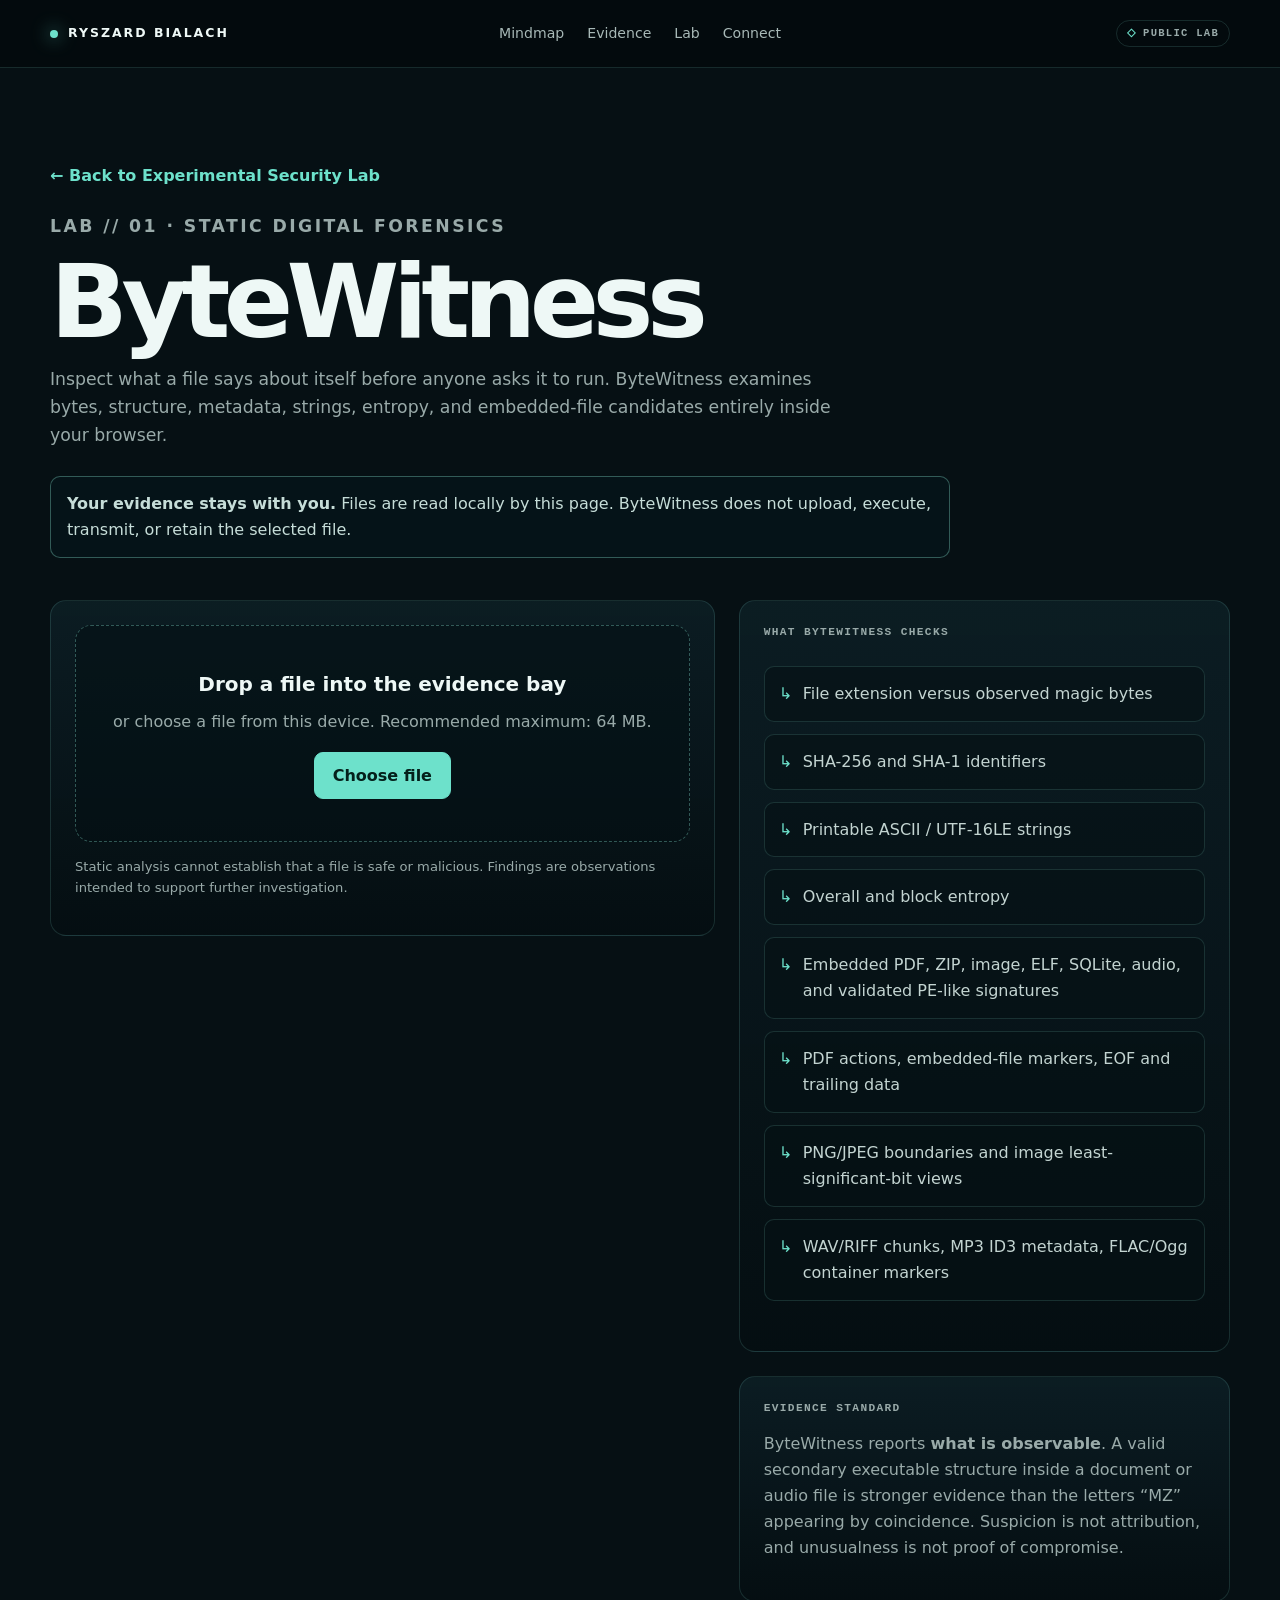
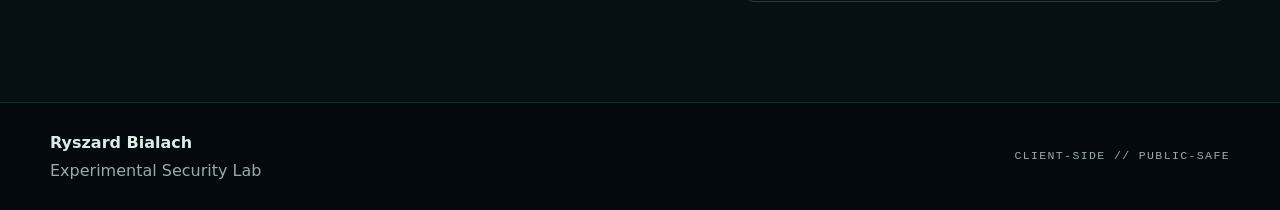
==== bytewitness.html @ d007a0c7 "Add files via upload" ====
<!DOCTYPE html>
<html lang="en">
<head>
  <meta charset="UTF-8" />
  <meta name="viewport" content="width=device-width, initial-scale=1.0" />
  <meta name="theme-color" content="#071014" />
  <title>ByteWitness — Static File Forensics | Ryszard Bialach</title>
  <meta name="description" content="Privacy-first client-side static file inspection for metadata, magic bytes, hashes, strings, entropy, embedded signatures, PDF, image, and audio forensic indicators." />
  <meta name="robots" content="index,follow,max-snippet:-1,max-image-preview:large" />
  <link rel="canonical" href="https://ryszard-bialach2.com/bytewitness.html" />
  <meta property="og:type" content="website" />
  <meta property="og:title" content="ByteWitness — Static File Forensics" />
  <meta property="og:description" content="Privacy-first client-side static file inspection for metadata, magic bytes, hashes, strings, entropy, embedded signatures, PDF, image, and audio forensic indicators." />
  <meta property="og:url" content="https://ryszard-bialach2.com/bytewitness.html" />
  <link rel="stylesheet" href="styles.css" />
  <style>
.drop-zone { padding: 42px 24px; border: 1px dashed var(--line-strong); border-radius: 16px; text-align:center; background: rgba(4,16,20,.56); transition:.2s ease; }
.drop-zone.drag { border-color: var(--teal); background: rgba(21,63,62,.3); transform: translateY(-2px); }
.drop-zone input { display:none; }
.drop-zone strong { display:block; font-size:1.25rem; }
.drop-zone p { margin:8px 0 18px; }
.hash-value { font-family:"SFMono-Regular",Consolas,monospace; font-size:.73rem; word-break:break-all; color:#c7dbd7; }
.tabs { display:flex; gap:8px; flex-wrap:wrap; margin:22px 0 14px; }
.tab { border:1px solid var(--line); border-radius:8px; background:rgba(4,15,19,.6); color:var(--muted); padding:8px 11px; cursor:pointer; }
.tab.active { color:#05201b; background:var(--teal); border-color:var(--teal); }
.tab-pane { display:none; }
.tab-pane.active { display:block; }
.artifact-tree { font-family:"SFMono-Regular",Consolas,monospace; font-size:.78rem; line-height:1.75; color:#c3d7d3; white-space:pre-wrap; }
.string-list { max-height:360px; overflow:auto; padding:12px; border:1px solid var(--line); border-radius:10px; background:#030b0e; font-family:"SFMono-Regular",Consolas,monospace; font-size:.75rem; color:#b9cfcb; }
.hex-view { max-height:380px; overflow:auto; padding:14px; border:1px solid var(--line); border-radius:10px; background:#02080b; color:#adc7c2; font: .72rem/1.55 "SFMono-Regular",Consolas,monospace; white-space:pre; }
.entropy-bars { display:grid; gap:5px; }
.entropy-row { display:grid; grid-template-columns:90px 1fr 50px; gap:10px; align-items:center; font-size:.72rem; color:var(--muted); }
.entropy-bar { height:8px; background:#08191e; border-radius:999px; overflow:hidden; }
.entropy-bar > i { display:block; height:100%; background:linear-gradient(90deg,var(--teal),var(--cyan)); }
.image-lab { display:grid; grid-template-columns: 1fr 1fr; gap:14px; }
.image-lab canvas { width:100%; max-height:330px; object-fit:contain; border:1px solid var(--line); border-radius:10px; background:#02080a; image-rendering:pixelated; }
.bit-controls { display:flex; flex-wrap:wrap; gap:7px; margin-bottom:10px; }
.bit-controls button { padding:6px 9px; border:1px solid var(--line); border-radius:7px; background:#081a1f; color:var(--muted); cursor:pointer; }
.bit-controls button.active { color:#031914; background:var(--teal); }
.analysis-note { font-size:.82rem; color:var(--muted); }
@media(max-width:760px){ .image-lab{grid-template-columns:1fr;} }
</style>
</head>
<body class="tool-page">
<header class="topbar">
    <a class="identity" href="index.html#top"><span class="identity-dot"></span><span>RYSZARD BIALACH</span></a>
    <nav aria-label="Primary navigation">
      <a href="index.html#mind">Mindmap</a><a href="index.html#evidence">Evidence</a><a href="index.html#lab">Lab</a><a href="index.html#contact">Connect</a>
    </nav>
    <div class="public-badge"><span class="shield">◇</span> PUBLIC LAB</div>
  </header>
<main class="tool-main shell">
  <a class="back-to-lab" href="index.html#lab">← Back to Experimental Security Lab</a>
  <div class="tool-hero">
    <p class="eyebrow">LAB // 01 · STATIC DIGITAL FORENSICS</p>
    <h1>ByteWitness</h1>
    <p>Inspect what a file says about itself before anyone asks it to run. ByteWitness examines bytes, structure, metadata, strings, entropy, and embedded-file candidates entirely inside your browser.</p>
    <div class="tool-banner"><strong>Your evidence stays with you.</strong> Files are read locally by this page. ByteWitness does not upload, execute, transmit, or retain the selected file.</div>
  </div>

  <section class="tool-grid">
    <div>
      <div class="tool-panel">
        <div id="drop-zone" class="drop-zone">
          <strong>Drop a file into the evidence bay</strong>
          <p>or choose a file from this device. Recommended maximum: 64 MB.</p>
          <label class="btn primary" for="file-input">Choose file</label>
          <input id="file-input" type="file" />
        </div>
        <p class="analysis-note">Static analysis cannot establish that a file is safe or malicious. Findings are observations intended to support further investigation.</p>
      </div>

      <div id="results" hidden>
        <div class="tool-section tool-stat-grid" id="summary-stats"></div>

        <div class="tool-panel tool-section">
          <p class="tool-section-title">FORENSIC OBSERVATIONS</p>
          <div id="findings"></div>
        </div>

        <div class="tool-panel tool-section">
          <div class="tabs" role="tablist">
            <button class="tab active" data-tab="structure">Structure</button>
            <button class="tab" data-tab="strings">Strings</button>
            <button class="tab" data-tab="entropy">Entropy</button>
            <button class="tab" data-tab="hex">Hex</button>
            <button class="tab" data-tab="image" id="image-tab" hidden>Image Lab</button>
          </div>
          <div class="tab-pane active" id="pane-structure"><pre class="artifact-tree" id="artifact-tree"></pre></div>
          <div class="tab-pane" id="pane-strings"><div class="string-list" id="string-list"></div></div>
          <div class="tab-pane" id="pane-entropy"><div id="entropy-bars" class="entropy-bars"></div></div>
          <div class="tab-pane" id="pane-hex"><div class="hex-view" id="hex-view"></div></div>
          <div class="tab-pane" id="pane-image">
            <div class="bit-controls" id="bit-controls"></div>
            <div class="image-lab"><canvas id="image-original"></canvas><canvas id="image-bitplane"></canvas></div>
            <p class="analysis-note" id="image-note"></p>
          </div>
        </div>
      </div>
    </div>

    <aside>
      <div class="tool-panel">
        <p class="tool-section-title">WHAT BYTEWITNESS CHECKS</p>
        <div class="proof-list">
          <div class="proof">File extension versus observed magic bytes</div>
          <div class="proof">SHA-256 and SHA-1 identifiers</div>
          <div class="proof">Printable ASCII / UTF-16LE strings</div>
          <div class="proof">Overall and block entropy</div>
          <div class="proof">Embedded PDF, ZIP, image, ELF, SQLite, audio, and validated PE-like signatures</div>
          <div class="proof">PDF actions, embedded-file markers, EOF and trailing data</div>
          <div class="proof">PNG/JPEG boundaries and image least-significant-bit views</div>
          <div class="proof">WAV/RIFF chunks, MP3 ID3 metadata, FLAC/Ogg container markers</div>
        </div>
      </div>
      <div class="tool-panel tool-section">
        <p class="tool-section-title">EVIDENCE STANDARD</p>
        <p>ByteWitness reports <strong>what is observable</strong>. A valid secondary executable structure inside a document or audio file is stronger evidence than the letters “MZ” appearing by coincidence. Suspicion is not attribution, and unusualness is not proof of compromise.</p>
      </div>
    </aside>
  </section>
</main>
<footer><div class="shell footer-grid"><div><strong>Ryszard Bialach</strong><span>Experimental Security Lab</span></div><div class="mono micro">CLIENT-SIDE // PUBLIC-SAFE</div></div></footer>
<script src="bytewitness.js"></script>
</body></html>
---- styles.css ----
:root {
  --bg: #061014;
  --bg-deep: #03090c;
  --panel: rgba(12, 27, 33, 0.84);
  --panel-solid: #0d1c22;
  --panel-2: #10252c;
  --line: rgba(136, 227, 211, 0.15);
  --line-strong: rgba(136, 227, 211, 0.34);
  --text: #eef8f6;
  --muted: #99aaa9;
  --teal: #6de1cb;
  --cyan: #73cfff;
  --amber: #ffca73;
  --danger: #ff8f8f;
  --max: 1180px;
  --shadow: 0 28px 80px rgba(0,0,0,.33);
}

* { box-sizing: border-box; }

html {
  scroll-behavior: smooth;
  background: var(--bg-deep);
}

body {
  margin: 0;
  color: var(--text);
  background:
    radial-gradient(circle at 75% 10%, rgba(47, 158, 140, .08), transparent 26rem),
    radial-gradient(circle at 15% 40%, rgba(48, 120, 170, .06), transparent 28rem),
    var(--bg);
  font-family: Inter, ui-sans-serif, system-ui, -apple-system, BlinkMacSystemFont, "Segoe UI", sans-serif;
  line-height: 1.62;
  overflow-x: hidden;
}

button, a { font: inherit; }
a { color: inherit; text-decoration: none; }
button { color: inherit; }

#network-bg {
  position: fixed;
  inset: 0;
  width: 100%;
  height: 100%;
  z-index: -2;
  opacity: .34;
  pointer-events: none;
}

body::before {
  content: "";
  position: fixed;
  inset: 0;
  z-index: -1;
  pointer-events: none;
  background-image:
    linear-gradient(rgba(109, 225, 203, .025) 1px, transparent 1px),
    linear-gradient(90deg, rgba(109, 225, 203, .025) 1px, transparent 1px);
  background-size: 42px 42px;
  mask-image: linear-gradient(to bottom, rgba(0,0,0,.7), transparent 80%);
}

.shell {
  width: min(calc(100% - 44px), var(--max));
  margin: 0 auto;
}

.mono {
  font-family: "SFMono-Regular", Consolas, "Liberation Mono", Menlo, monospace;
}

.micro {
  font-size: .72rem;
  letter-spacing: .12em;
  text-transform: uppercase;
}

.muted { color: var(--muted); }

.eyebrow {
  color: var(--teal);
  font-weight: 800;
  letter-spacing: .14em;
  font-size: .76rem;
  text-transform: uppercase;
  margin: 0 0 14px;
}

.topbar {
  position: sticky;
  top: 0;
  z-index: 50;
  min-height: 68px;
  display: grid;
  grid-template-columns: 1fr auto 1fr;
  align-items: center;
  gap: 20px;
  padding: 0 max(22px, calc((100vw - var(--max)) / 2));
  background: rgba(3, 9, 12, .78);
  border-bottom: 1px solid var(--line);
  backdrop-filter: blur(18px);
}

.identity {
  display: inline-flex;
  align-items: center;
  gap: 10px;
  font-size: .78rem;
  font-weight: 850;
  letter-spacing: .16em;
}

.identity-dot {
  width: 8px;
  height: 8px;
  border-radius: 50%;
  background: var(--teal);
  box-shadow: 0 0 18px rgba(109, 225, 203, .8);
}

.topbar nav {
  display: flex;
  gap: 23px;
  color: #a8b9b7;
  font-size: .88rem;
}

.topbar nav a {
  transition: color .2s ease, transform .2s ease;
}

.topbar nav a:hover {
  color: var(--teal);
  transform: translateY(-1px);
}

.public-badge {
  justify-self: end;
  display: inline-flex;
  align-items: center;
  gap: 7px;
  padding: 7px 10px;
  border: 1px solid var(--line);
  border-radius: 999px;
  color: var(--muted);
  font: 700 .66rem/1 "SFMono-Regular", Consolas, monospace;
  letter-spacing: .12em;
}

.shield { color: var(--teal); }

.hero {
  min-height: calc(100vh - 68px);
  padding: 106px 0 90px;
  display: grid;
  grid-template-columns: 1.25fr .75fr;
  gap: 58px;
  align-items: center;
}

.hero h1 {
  margin: 0;
  max-width: 900px;
  font-size: clamp(3.2rem, 7vw, 6.8rem);
  line-height: .94;
  letter-spacing: -.065em;
}

.gradient-word {
  display: block;
  background: linear-gradient(100deg, #f6fffd 0%, #8be8d5 52%, #75c9ff 100%);
  -webkit-background-clip: text;
  background-clip: text;
  color: transparent;
}

.lead {
  max-width: 790px;
  margin: 28px 0 0;
  color: #aebfbd;
  font-size: clamp(1.05rem, 1.4vw, 1.25rem);
}

.hero-actions,
.contact-actions {
  display: flex;
  flex-wrap: wrap;
  gap: 12px;
  margin-top: 34px;
}

.btn {
  display: inline-flex;
  align-items: center;
  justify-content: center;
  min-height: 47px;
  padding: 0 18px;
  border-radius: 9px;
  border: 1px solid var(--line-strong);
  cursor: pointer;
  font-weight: 780;
  transition: transform .2s ease, background .2s ease, border-color .2s ease;
}

.btn:hover { transform: translateY(-2px); }

.btn.primary {
  color: #04201b;
  background: var(--teal);
  border-color: var(--teal);
}

.btn.ghost {
  color: var(--text);
  background: rgba(8, 20, 25, .6);
}

.hero-signals {
  margin-top: 40px;
  display: flex;
  flex-wrap: wrap;
  gap: 9px;
}

.hero-signals span,
.chip-row span {
  padding: 6px 10px;
  border: 1px solid var(--line);
  border-radius: 999px;
  color: #9fb6b2;
  background: rgba(7, 18, 22, .7);
  font-size: .76rem;
}

.system-card {
  position: relative;
  overflow: hidden;
  padding: 30px;
  border: 1px solid var(--line-strong);
  border-radius: 18px;
  background:
    linear-gradient(160deg, rgba(18, 42, 49, .94), rgba(7, 18, 22, .9));
  box-shadow: var(--shadow);
}

.system-card::after {
  content: "";
  position: absolute;
  width: 260px;
  height: 260px;
  border-radius: 50%;
  right: -140px;
  bottom: -140px;
  background: radial-gradient(circle, rgba(109,225,203,.15), transparent 70%);
}

.card-head {
  display: flex;
  align-items: center;
  gap: 10px;
  color: var(--teal);
}

.pulse {
  width: 9px;
  height: 9px;
  border-radius: 50%;
  background: var(--teal);
  box-shadow: 0 0 0 0 rgba(109,225,203,.6);
  animation: pulse 2.1s infinite;
}

.system-card h2 {
  font-size: clamp(2rem, 3.2vw, 3.6rem);
  line-height: 1.03;
  letter-spacing: -.045em;
  margin: 22px 0 16px;
}

.system-card > p { color: #a8bbb8; }

.signal-grid {
  margin-top: 30px;
  padding-top: 20px;
  border-top: 1px solid var(--line);
  display: grid;
  grid-template-columns: 1fr 1fr;
  gap: 18px;
}

.signal-grid div {
  display: grid;
  gap: 4px;
}

.metric-label {
  font: 700 .62rem/1 "SFMono-Regular", Consolas, monospace;
  letter-spacing: .13em;
  color: var(--muted);
}

.signal-grid strong {
  font-size: .78rem;
  color: #dbf5ef;
}

.principle-band {
  border-top: 1px solid var(--line);
  border-bottom: 1px solid var(--line);
  background: rgba(3, 9, 12, .68);
}

.principle-grid {
  padding: 38px 0;
  display: grid;
  grid-template-columns: .55fr 1.35fr 1fr;
  gap: 36px;
  align-items: center;
}

.principle-grid .micro { color: var(--teal); }

.principle-grid blockquote {
  margin: 0;
  padding-left: 20px;
  border-left: 2px solid var(--teal);
  font-size: 1.25rem;
}

.principle-grid p {
  color: var(--muted);
  margin: 0;
}

.section { padding: 102px 0; }

.section-dark {
  background: rgba(3, 9, 12, .72);
  border-top: 1px solid var(--line);
  border-bottom: 1px solid var(--line);
}

.section-heading {
  max-width: 780px;
  margin-bottom: 46px;
}

.section-heading h2,
.boundary-card h2,
.contact-grid h2 {
  margin: 0;
  font-size: clamp(2.4rem, 5vw, 4.6rem);
  line-height: 1;
  letter-spacing: -.05em;
}

.section-heading > p:last-child,
.boundary-card p,
.contact-grid p {
  color: var(--muted);
}

.mind-layout {
  display: grid;
  grid-template-columns: 1.15fr .85fr;
  gap: 36px;
  align-items: stretch;
}

.mindmap {
  min-height: 620px;
  position: relative;
  overflow: hidden;
  border: 1px solid var(--line);
  border-radius: 20px;
  background:
    radial-gradient(circle at center, rgba(109,225,203,.07), transparent 35%),
    rgba(4, 13, 17, .6);
}

.mindmap::before {
  content: "";
  position: absolute;
  inset: 12%;
  border: 1px dashed rgba(109,225,203,.12);
  border-radius: 50%;
}

.mind-lines {
  position: absolute;
  inset: 0;
  width: 100%;
  height: 100%;
}

.mind-lines line {
  stroke: rgba(109,225,203,.18);
  stroke-width: 1;
  stroke-dasharray: 5 7;
}

.mind-node {
  --size: 128px;
  position: absolute;
  left: var(--x);
  top: var(--y);
  width: var(--size);
  height: var(--size);
  transform: translate(-50%, -50%);
  border-radius: 50%;
  border: 1px solid var(--line-strong);
  background: rgba(9, 26, 31, .93);
  color: var(--text);
  display: grid;
  place-content: center;
  gap: 1px;
  text-align: center;
  cursor: pointer;
  box-shadow: 0 14px 40px rgba(0,0,0,.2);
  transition: transform .22s ease, border-color .22s ease, background .22s ease, box-shadow .22s ease;
}

.mind-node span {
  color: var(--muted);
  font-size: .72rem;
}

.mind-node strong {
  font-size: .85rem;
}

.mind-node:hover,
.mind-node.active {
  transform: translate(-50%, -50%) scale(1.055);
  border-color: var(--teal);
  background: rgba(13, 42, 46, .98);
  box-shadow: 0 0 35px rgba(109,225,203,.12);
}

.mind-node.core {
  --size: 166px;
  border-color: rgba(109,225,203,.6);
  background: radial-gradient(circle at 35% 30%, rgba(109,225,203,.17), rgba(8,25,30,.98));
}

.mind-node.core strong {
  font-size: 1.05rem;
  color: var(--teal);
}

.evidence-panel {
  min-height: 620px;
  padding: 30px;
  border: 1px solid var(--line);
  border-radius: 20px;
  background: linear-gradient(180deg, rgba(15, 35, 42, .9), rgba(5, 15, 19, .92));
}

.panel-topline {
  display: flex;
  justify-content: space-between;
  color: var(--teal);
}

.evidence-panel h3 {
  margin: 34px 0 12px;
  font-size: 2.15rem;
  letter-spacing: -.04em;
}

.evidence-panel > p { color: #a9bcb8; }

.proof-list {
  display: grid;
  gap: 12px;
  margin: 26px 0;
}

.proof {
  position: relative;
  padding: 14px 15px 14px 38px;
  border: 1px solid var(--line);
  border-radius: 10px;
  background: rgba(5, 17, 21, .6);
  color: #c3d4d1;
}

.proof::before {
  content: "↳";
  position: absolute;
  left: 14px;
  color: var(--teal);
}

.chip-row {
  display: flex;
  flex-wrap: wrap;
  gap: 8px;
}

.case-grid {
  display: grid;
  grid-template-columns: repeat(2, minmax(0, 1fr));
  gap: 22px;
}

.case-card {
  padding: 28px;
  border: 1px solid var(--line);
  border-radius: 16px;
  background: linear-gradient(180deg, rgba(14,31,37,.88), rgba(5,14,18,.9));
}

.case-card:first-child {
  grid-column: 1 / -1;
}

.case-meta {
  display: flex;
  align-items: center;
  justify-content: space-between;
  gap: 20px;
}

.case-id { color: var(--teal); }

.case-state {
  padding: 5px 8px;
  border: 1px solid rgba(255,202,115,.3);
  border-radius: 6px;
  color: var(--amber);
  font-size: .68rem;
  letter-spacing: .08em;
}

.case-card h3 {
  margin: 24px 0 11px;
  font-size: 1.7rem;
  letter-spacing: -.03em;
}

.case-card > p { color: #a9bbb8; }

.case-toggle {
  margin-top: 24px;
  padding: 0;
  border: 0;
  background: transparent;
  color: var(--teal);
  font-weight: 800;
  cursor: pointer;
}

.case-toggle::after { content: " +"; }

.case-toggle[aria-expanded="true"]::after { content: " –"; }

.case-details {
  display: grid;
  grid-template-rows: 0fr;
  opacity: 0;
  transition: grid-template-rows .35s ease, opacity .35s ease, margin-top .35s ease;
  overflow: hidden;
}

.case-details.open {
  grid-template-rows: 1fr;
  opacity: 1;
  margin-top: 22px;
}

.case-details > * { min-height: 0; }

.detail-row {
  display: grid;
  grid-template-columns: 100px 1fr;
  gap: 14px;
  padding: 15px 0;
  border-top: 1px solid var(--line);
}

.detail-row span {
  color: var(--teal);
  font: 700 .65rem/1.5 "SFMono-Regular", Consolas, monospace;
  letter-spacing: .1em;
}

.detail-row p {
  margin: 0;
  color: #b7c8c5;
}

.credential-grid {
  display: grid;
  grid-template-columns: repeat(3, minmax(0, 1fr));
  gap: 20px;
}

.credential {
  display: grid;
  grid-template-columns: auto 1fr;
  gap: 18px;
  padding: 24px;
  border: 1px solid var(--line);
  border-radius: 14px;
  background: rgba(7, 19, 23, .66);
}

.credential-icon {
  width: 54px;
  height: 54px;
  display: grid;
  place-content: center;
  border: 1px solid var(--line-strong);
  border-radius: 12px;
  color: var(--teal);
  font: 800 .9rem/1 "SFMono-Regular", Consolas, monospace;
}

.credential h3 {
  margin: 5px 0 8px;
  font-size: 1.1rem;
}

.credential p:last-child {
  margin: 0;
  color: var(--muted);
  font-size: .9rem;
}

.timeline {
  display: grid;
  gap: 0;
}

.timeline-item {
  display: grid;
  grid-template-columns: 24px 210px 1fr;
  gap: 24px;
  position: relative;
  padding: 0 0 50px;
}

.timeline-item:not(:last-child)::before {
  content: "";
  position: absolute;
  left: 6px;
  top: 14px;
  bottom: -2px;
  width: 1px;
  background: var(--line-strong);
}

.timeline-marker {
  width: 13px;
  height: 13px;
  margin-top: 7px;
  border-radius: 50%;
  background: var(--teal);
  box-shadow: 0 0 16px rgba(109,225,203,.45);
}

.timeline-side {
  display: grid;
  align-content: start;
  gap: 8px;
  color: var(--muted);
  font-size: .82rem;
}

.timeline-side .micro { color: var(--teal); }

.timeline-body h3 {
  margin: 0 0 9px;
  font-size: 1.55rem;
}

.timeline-body p {
  margin: 0 0 16px;
  color: #a9bbb8;
}

.boundary-card {
  padding: 38px;
  display: grid;
  grid-template-columns: .8fr 1.2fr;
  gap: 50px;
  border: 1px solid var(--line-strong);
  border-radius: 18px;
  background:
    linear-gradient(130deg, rgba(109,225,203,.05), rgba(8,21,25,.9));
}

.contact-section {
  padding: 95px 0;
  border-top: 1px solid var(--line);
  background:
    radial-gradient(circle at 15% 0%, rgba(109,225,203,.08), transparent 28rem),
    #040c10;
}

.contact-grid {
  display: grid;
  grid-template-columns: 1.2fr .8fr;
  gap: 60px;
  align-items: center;
}

.contact-actions {
  margin-top: 0;
  align-content: center;
}

.resume-note {
  width: 100%;
  color: var(--muted);
  font-size: .86rem;
}

footer {
  padding: 27px 0;
  border-top: 1px solid var(--line);
  background: var(--bg-deep);
}

.footer-grid {
  display: flex;
  align-items: center;
  justify-content: space-between;
  gap: 20px;
  color: var(--muted);
}

.footer-grid div:first-child {
  display: grid;
  gap: 2px;
}

.footer-grid strong { color: #dcebe8; }

.boot-screen {
  position: fixed;
  inset: 0;
  z-index: 100;
  display: grid;
  place-items: center;
  padding: 24px;
  background:
    radial-gradient(circle at center, rgba(25,68,69,.16), transparent 35rem),
    #020709;
  transition: opacity .55s ease, visibility .55s ease;
}

.boot-screen.hidden {
  opacity: 0;
  visibility: hidden;
}

.boot-panel {
  width: min(620px, 100%);
  padding: 34px;
  border: 1px solid var(--line-strong);
  border-radius: 16px;
  background: rgba(6, 17, 21, .96);
  box-shadow: 0 30px 100px rgba(0,0,0,.5);
}

.boot-mark {
  display: flex;
  gap: 6px;
  margin-bottom: 32px;
}

.boot-mark span {
  width: 8px;
  height: 8px;
  border-radius: 50%;
  background: var(--teal);
}

.boot-mark span:nth-child(2) { opacity: .6; }
.boot-mark span:nth-child(3) { opacity: .3; }

.boot-panel > .micro { color: var(--teal); }

.boot-panel h1 {
  font-size: clamp(2.4rem, 8vw, 4.5rem);
  letter-spacing: -.05em;
  line-height: 1;
  margin: 15px 0;
}

.boot-copy { color: #a7bbb7; }

.boot-progress {
  height: 4px;
  margin-top: 28px;
  overflow: hidden;
  border-radius: 999px;
  background: rgba(109,225,203,.09);
}

#boot-progress-bar {
  width: 0%;
  height: 100%;
  background: var(--teal);
  transition: width .25s ease;
}

.boot-status {
  min-height: 1.2em;
  margin: 12px 0 26px;
  color: #8ea29e;
}

.text-btn {
  margin-left: 12px;
  border: 0;
  background: transparent;
  color: var(--muted);
  cursor: pointer;
}

.reveal {
  opacity: 0;
  transform: translateY(24px);
  transition: opacity .7s ease, transform .7s ease;
}

.reveal.visible {
  opacity: 1;
  transform: translateY(0);
}

.delay-1 { transition-delay: .12s; }

@keyframes pulse {
  0% { box-shadow: 0 0 0 0 rgba(109,225,203,.55); }
  70% { box-shadow: 0 0 0 10px rgba(109,225,203,0); }
  100% { box-shadow: 0 0 0 0 rgba(109,225,203,0); }
}

@media (max-width: 980px) {
  .topbar {
    grid-template-columns: 1fr auto;
  }

  .topbar nav { display: none; }

  .hero,
  .mind-layout,
  .contact-grid,
  .boundary-card {
    grid-template-columns: 1fr;
  }

  .hero { min-height: auto; }

  .principle-grid {
    grid-template-columns: 1fr;
  }

  .credential-grid {
    grid-template-columns: 1fr;
  }

  .mindmap { min-height: 560px; }
  .evidence-panel { min-height: auto; }

  .timeline-item {
    grid-template-columns: 24px 1fr;
  }

  .timeline-side {
    grid-column: 2;
  }

  .timeline-body {
    grid-column: 2;
  }
}

@media (max-width: 700px) {
  .shell { width: min(calc(100% - 28px), var(--max)); }

  .topbar {
    padding: 0 14px;
  }

  .public-badge { display: none; }

  .hero {
    padding: 74px 0;
  }

  .hero h1 {
    font-size: clamp(3rem, 15vw, 5.4rem);
  }

  .system-card { padding: 24px; }

  .section { padding: 78px 0; }

  .mindmap {
    min-height: 590px;
  }

  .mind-node {
    --size: 100px;
  }

  .mind-node.core {
    --size: 132px;
  }

  .case-grid {
    grid-template-columns: 1fr;
  }

  .case-card:first-child {
    grid-column: auto;
  }

  .detail-row {
    grid-template-columns: 1fr;
    gap: 5px;
  }

  .credential {
    grid-template-columns: 1fr;
  }

  .footer-grid {
    align-items: flex-start;
    flex-direction: column;
  }
}

@media (prefers-reduced-motion: reduce) {
  *,
  *::before,
  *::after {
    animation-duration: .01ms !important;
    animation-iteration-count: 1 !important;
    scroll-behavior: auto !important;
    transition-duration: .01ms !important;
  }

  #network-bg { display: none; }
}


/* =========================================================
   v2.1 reliability patch
   Critical interactive content must never depend on a
   scroll animation to be visible.
   ========================================================= */

.mind-layout .mindmap,
.mind-layout .evidence-panel {
  opacity: 1 !important;
  transform: none !important;
}

/* If reveal scripting is delayed or blocked, content remains usable. */
.reveal.reveal-fallback {
  opacity: 1 !important;
  transform: none !important;
}


/* v2.2 recruiter SEO + semantic discovery layer */
.search-profile { padding: 72px 0; }
.search-profile-grid { display:grid; grid-template-columns:.9fr 1.1fr; gap:54px; align-items:start; }
.search-profile-grid h2 { margin:0; font-size:clamp(2.2rem,4.2vw,4rem); line-height:1.02; letter-spacing:-.045em; }
.search-profile-grid p { margin-top:0; color:var(--muted); font-size:1.02rem; }
.role-index { display:flex; flex-wrap:wrap; gap:9px; margin-top:24px; }
.role-index span { padding:7px 11px; border:1px solid var(--line); border-radius:999px; background:rgba(7,19,23,.66); color:#b6cbc7; font-size:.79rem; }
.case-link { display:inline-flex; margin-top:22px; margin-right:18px; color:var(--cyan); font-weight:800; }
.case-link:hover { color:var(--teal); }
.noscript-banner { padding:12px 20px; background:#11272d; border-bottom:1px solid rgba(109,225,203,.25); color:#d7ece7; font-size:.9rem; text-align:center; }
.project-page { min-height:100vh; }
.project-hero { padding:105px 0 60px; }
.project-hero h1 { max-width:960px; margin:0; font-size:clamp(3rem,7vw,6.4rem); line-height:.95; letter-spacing:-.06em; }
.project-lead { max-width:800px; margin-top:26px; color:var(--muted); font-size:1.1rem; }
.project-body { padding:40px 0 100px; }
.project-body-grid { display:grid; grid-template-columns:1fr 300px; gap:58px; }
.project-body h2 { margin-top:54px; font-size:2rem; letter-spacing:-.035em; }
.project-body h2:first-child { margin-top:0; }
.project-body p, .project-body li { color:#afc2be; }
.project-aside { position:sticky; top:95px; align-self:start; padding:22px; border:1px solid var(--line); border-radius:14px; background:rgba(7,19,23,.72); }
.project-aside dl { margin:0; }
.project-aside dt { margin-top:18px; color:var(--teal); font:700 .68rem/1.3 "SFMono-Regular",Consolas,monospace; letter-spacing:.1em; }
.project-aside dt:first-child { margin-top:0; }
.project-aside dd { margin:5px 0 0; color:#c2d3d0; }
.back-link { display:inline-flex; margin-bottom:28px; color:var(--teal); font-weight:800; }
@media (max-width:900px) { .search-profile-grid,.project-body-grid { grid-template-columns:1fr; } .project-aside { position:static; } }


/* =========================================================
   v3 Experimental Security Lab
   ========================================================= */
.lab-section {
  background:
    radial-gradient(circle at 15% 20%, rgba(109,225,203,.07), transparent 27rem),
    radial-gradient(circle at 80% 60%, rgba(115,207,255,.05), transparent 30rem);
  border-top: 1px solid var(--line);
  border-bottom: 1px solid var(--line);
}
.lab-grid {
  display: grid;
  grid-template-columns: repeat(2, minmax(0, 1fr));
  gap: 22px;
}
.lab-card {
  position: relative;
  overflow: hidden;
  min-height: 410px;
  padding: 30px;
  border: 1px solid var(--line);
  border-radius: 18px;
  background: linear-gradient(160deg, rgba(15,35,42,.92), rgba(5,15,19,.94));
}
.lab-card::after {
  content: "";
  position: absolute;
  width: 250px;
  height: 250px;
  right: -145px;
  bottom: -145px;
  border-radius: 50%;
  background: radial-gradient(circle, rgba(109,225,203,.11), transparent 70%);
  pointer-events: none;
}
.lab-card-featured { grid-column: 1 / -1; min-height: 360px; }
.lab-number { color: var(--teal); font-size: .72rem; letter-spacing: .12em; }
.lab-icon {
  width: 58px;
  height: 58px;
  margin-top: 28px;
  display: grid;
  place-items: center;
  border: 1px solid var(--line-strong);
  border-radius: 14px;
  color: var(--teal);
  font: 800 .85rem/1 "SFMono-Regular", Consolas, monospace;
  box-shadow: inset 0 0 24px rgba(109,225,203,.05);
}
.lab-kicker {
  margin: 26px 0 5px;
  color: var(--muted);
  font: 700 .68rem/1.4 "SFMono-Regular", Consolas, monospace;
  letter-spacing: .12em;
}
.lab-card h3 { margin: 6px 0 12px; font-size: 2rem; letter-spacing: -.04em; }
.lab-card > p:not(.lab-kicker) { max-width: 790px; color: #a9bbb8; }
.lab-enter { margin-top: 28px; }

/* Standalone lab pages */
.tool-page { min-height: 100vh; background: var(--bg); }
.tool-main { padding: 95px 0 100px; }
.tool-hero { max-width: 900px; margin-bottom: 42px; }
.tool-hero h1 { margin: 0; font-size: clamp(3.2rem, 8vw, 6.6rem); line-height: .92; letter-spacing: -.065em; }
.tool-hero p { color: var(--muted); font-size: 1.08rem; max-width: 820px; }
.tool-banner {
  margin: 26px 0 0;
  padding: 14px 16px;
  border: 1px solid var(--line-strong);
  border-radius: 10px;
  color: #c6ddd8;
  background: rgba(7,22,26,.7);
}
.tool-grid { display: grid; grid-template-columns: 1.15fr .85fr; gap: 24px; }
.tool-panel {
  padding: 24px;
  border: 1px solid var(--line);
  border-radius: 16px;
  background: linear-gradient(180deg, rgba(13,31,37,.88), rgba(5,14,18,.92));
}
.tool-panel h2, .tool-panel h3 { margin-top: 0; }
.tool-panel p { color: var(--muted); }
.tool-section { margin-top: 24px; }
.tool-section-title { margin: 0 0 12px; color: var(--teal); font: 800 .7rem/1.3 "SFMono-Regular", Consolas, monospace; letter-spacing: .12em; }
.tool-stat-grid { display: grid; grid-template-columns: repeat(4, minmax(0,1fr)); gap: 10px; }
.tool-stat { padding: 14px; border: 1px solid var(--line); border-radius: 10px; background: rgba(3,13,17,.55); }
.tool-stat span { display:block; color: var(--muted); font-size: .72rem; }
.tool-stat strong { display:block; margin-top: 5px; font-size: .88rem; word-break: break-word; }
.finding { padding: 13px 14px; border: 1px solid var(--line); border-radius: 10px; background: rgba(4,15,19,.62); }
.finding + .finding { margin-top: 9px; }
.finding-head { display:flex; align-items:center; justify-content:space-between; gap:12px; }
.finding-level { font:800 .65rem/1 "SFMono-Regular",Consolas,monospace; letter-spacing:.1em; }
.finding-level.info { color: var(--cyan); }
.finding-level.notice { color: var(--amber); }
.finding-level.strong { color: #ff9b9b; }
.finding p { margin: 7px 0 0; font-size: .9rem; }
.back-to-lab { display:inline-flex; margin-bottom: 24px; color: var(--teal); font-weight: 800; }

@media (max-width: 900px) {
  .lab-grid, .tool-grid { grid-template-columns: 1fr; }
  .lab-card-featured { grid-column: auto; }
  .tool-stat-grid { grid-template-columns: repeat(2, minmax(0,1fr)); }
}
@media (max-width: 560px) {
  .tool-stat-grid { grid-template-columns: 1fr; }
}
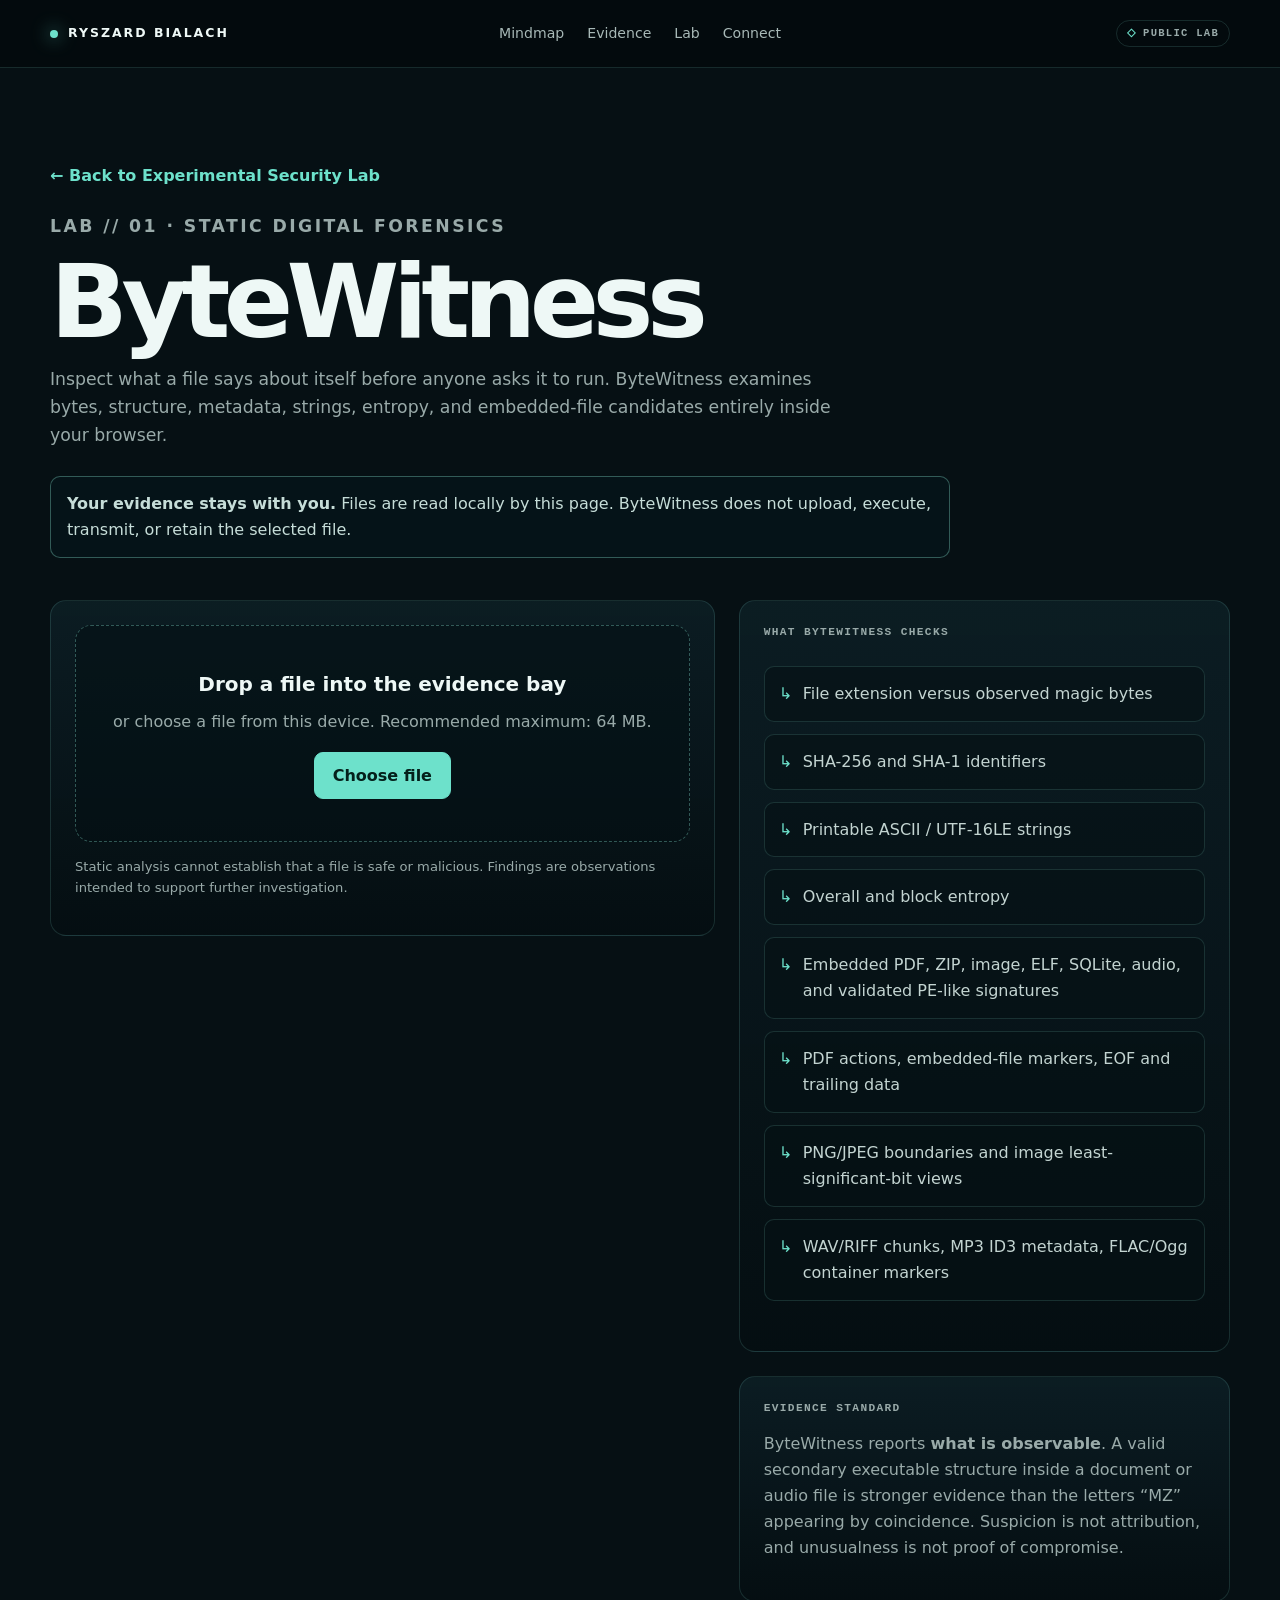
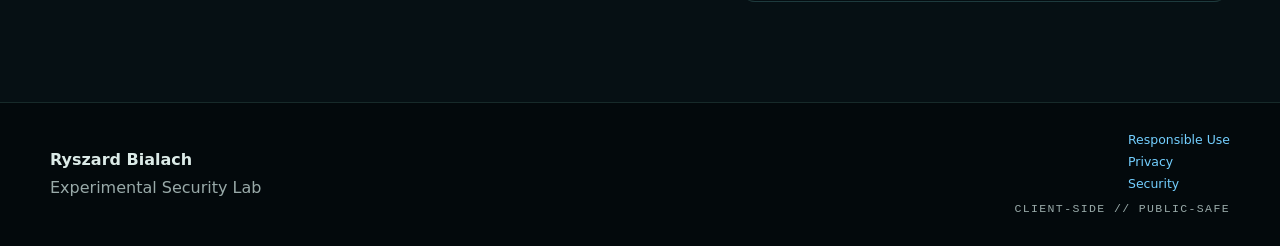
==== commit 806f06ef: "Add files via upload" ====
--- a/bytewitness.html
+++ b/bytewitness.html
@@ -120,6 +120,6 @@
     </aside>
   </section>
 </main>
-<footer><div class="shell footer-grid"><div><strong>Ryszard Bialach</strong><span>Experimental Security Lab</span></div><div class="mono micro">CLIENT-SIDE // PUBLIC-SAFE</div></div></footer>
+<footer><div class="shell footer-grid"><div><strong>Ryszard Bialach</strong><span>Experimental Security Lab</span></div><div class="footer-meta"><div class="footer-policy-links"><a href="trusted-use.html#responsible-use">Responsible Use</a><a href="trusted-use.html#privacy">Privacy</a><a href=".well-known/security.txt">Security</a></div><div class="mono micro">CLIENT-SIDE // PUBLIC-SAFE</div></div></div></footer>
 <script src="bytewitness.js"></script>
 </body></html>
--- a/styles.css
+++ b/styles.css
@@ -1106,3 +1106,38 @@
 @media (max-width: 560px) {
   .tool-stat-grid { grid-template-columns: 1fr; }
 }
+
+
+/* =========================================================
+   Responsible & Trusted Use Gate / Policy Links
+   ========================================================= */
+.trusted-use-summary { margin-top:24px; padding:16px 18px; border:1px solid var(--line); border-radius:11px; background:rgba(3,13,17,.55); }
+.trusted-use-summary > .micro { margin:0 0 8px; color:var(--teal); }
+.trusted-use-summary > p:not(.micro) { margin:0; color:#a7bbb7; font-size:.92rem; }
+.trusted-check { display:grid; grid-template-columns:auto 1fr; gap:11px; align-items:start; margin-top:16px; color:#d4e4e1; cursor:pointer; font-size:.9rem; }
+.trusted-check input { width:18px; height:18px; margin:2px 0 0; accent-color:var(--teal); }
+.trusted-check a, .trusted-policy-link, .footer-policy-links a { color:var(--cyan); }
+.trusted-check a:hover, .trusted-policy-link:hover, .footer-policy-links a:hover { color:var(--teal); }
+.trusted-actions { display:flex; align-items:center; flex-wrap:wrap; gap:14px; }
+#enter-btn:disabled { opacity:.42; cursor:not-allowed; transform:none; }
+.trusted-footnote { margin:18px 0 0; color:#728783; font-size:.76rem; }
+.footer-meta { display:grid; justify-items:end; gap:6px; }
+.footer-policy-links { display:flex; flex-wrap:wrap; justify-content:flex-end; gap:12px; font-size:.78rem; }
+.policy-main { padding:90px 0 110px; }
+.policy-hero { max-width:920px; margin-bottom:46px; }
+.policy-hero h1 { margin:0; font-size:clamp(3rem,7vw,6.2rem); line-height:.94; letter-spacing:-.06em; }
+.policy-hero > p { color:var(--muted); max-width:800px; font-size:1.06rem; }
+.policy-version { margin-top:18px; color:#728783; font:700 .68rem/1.4 "SFMono-Regular",Consolas,monospace; letter-spacing:.1em; }
+.policy-grid { display:grid; grid-template-columns:250px 1fr; gap:50px; }
+.policy-nav { position:sticky; top:95px; align-self:start; display:grid; gap:6px; padding:18px; border:1px solid var(--line); border-radius:12px; background:rgba(7,19,23,.72); }
+.policy-nav a { padding:8px 9px; color:#a9bbb8; border-radius:7px; }
+.policy-nav a:hover { color:var(--teal); background:rgba(109,225,203,.06); }
+.policy-content section { scroll-margin-top:95px; padding:0 0 42px; }
+.policy-content section + section { padding-top:38px; border-top:1px solid var(--line); }
+.policy-content h2 { margin:0 0 14px; font-size:2rem; letter-spacing:-.035em; }
+.policy-content h3 { margin:26px 0 9px; font-size:1.08rem; }
+.policy-content p, .policy-content li { color:#aebfbc; }
+.policy-content li + li { margin-top:8px; }
+.policy-callout { padding:18px; border:1px solid var(--line-strong); border-radius:11px; background:rgba(8,27,31,.62); color:#d0e2de; }
+.policy-not-legal { margin-top:34px; color:#748985; font-size:.79rem; }
+@media (max-width:780px) { .footer-meta{justify-items:start;} .footer-policy-links{justify-content:flex-start;} .policy-grid{grid-template-columns:1fr;} .policy-nav{position:static;} }
